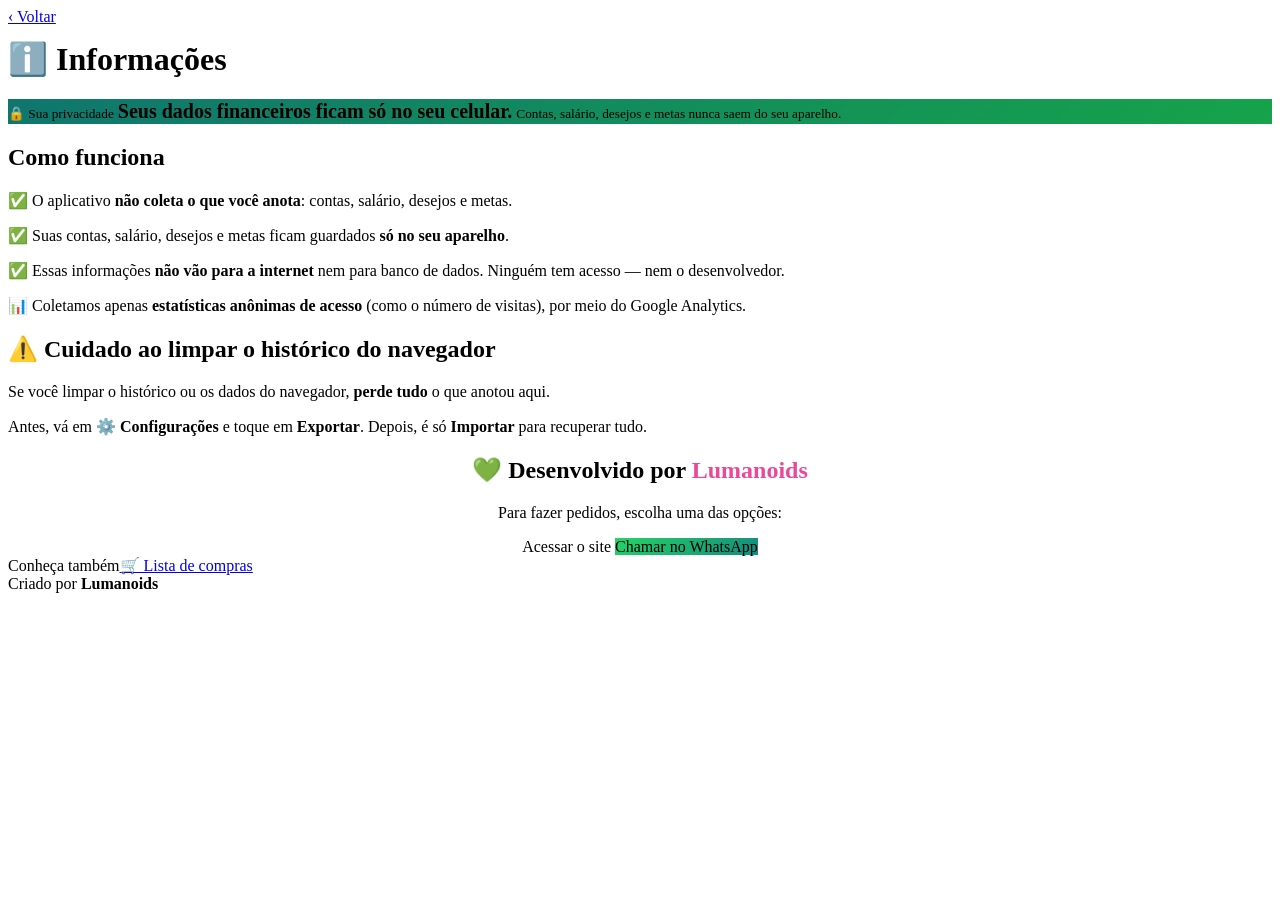
==== informacoes.html @ 3bbbe615 "Add files via upload" ====
<!DOCTYPE html>
<html lang="pt-BR"><head><meta charset="utf-8">
<meta name="viewport" content="width=device-width,initial-scale=1">
<title>Informações</title>
<link rel="manifest" href="manifest.json"><meta name="theme-color" content="#16a34a">
<link rel="apple-touch-icon" href="icon-192.png">
<link rel="stylesheet" href="css/style.css">
<!-- Google tag (gtag.js) -->
<script async src="https://www.googletagmanager.com/gtag/js?id=G-83Y4RSJ6YT"></script>
<script>
  window.dataLayer = window.dataLayer || [];
  function gtag(){dataLayer.push(arguments);}
  gtag('js', new Date());
  gtag('config', 'G-83Y4RSJ6YT');
</script>
</head><body><div class="w sm">
 <div class="top"><a class="back" href="index.html">‹ Voltar</a></div>
 <h1 style="margin-top:14px">ℹ️ Informações</h1>

 <div class="hero" style="margin-top:12px;background:linear-gradient(135deg,#0f766e,#16a34a)">
  <small>🔒 Sua privacidade</small>
  <b style="font-size:20px;line-height:1.25">Seus dados financeiros ficam só no seu celular.</b>
  <small>Contas, salário, desejos e metas nunca saem do seu aparelho.</small>
 </div>

 <div class="box ex">
  <h2>Como funciona</h2>
  <p>✅ O aplicativo <b>não coleta o que você anota</b>: contas, salário, desejos e metas.</p>
  <p>✅ Suas contas, salário, desejos e metas ficam guardados <b>só no seu aparelho</b>.</p>
  <p>✅ Essas informações <b>não vão para a internet</b> nem para banco de dados. Ninguém tem acesso — nem o desenvolvedor.</p>
  <p>📊 Coletamos apenas <b>estatísticas anônimas de acesso</b> (como o número de visitas), por meio do Google Analytics.</p>
 </div>

 <div class="box ex" style="background:var(--ol);border-color:#fde2a0">
  <h2>⚠️ Cuidado ao limpar o histórico do navegador</h2>
  <p>Se você limpar o histórico ou os dados do navegador, <b>perde tudo</b> o que anotou aqui.</p>
  <p>Antes, vá em <b>⚙️ Configurações</b> e toque em <b>Exportar</b>. Depois, é só <b>Importar</b> para recuperar tudo.</p>
 </div>

 <div class="box ex" style="text-align:center">
  <h2>💚 Desenvolvido por <span style="color:#ec4899">Lumanoids</span></h2>
  <p>Para fazer pedidos, escolha uma das opções:</p>
  <a id="site" class="bigbtn" style="text-decoration:none;margin-top:10px" target="_blank" rel="noopener" data-i="globe">Acessar o site</a>
  <a id="wpp" class="bigbtn" style="text-decoration:none;background:linear-gradient(135deg,#25d366,#128c7e)" target="_blank" rel="noopener" data-i="whats">Chamar no WhatsApp</a>
 </div>

 <div class="more">Conheça também<a id="lc" href="#" target="_blank" rel="noopener">🛒 Lista de compras</a></div>
 <div class="ft"><div class="cr">Criado por <b>Lumanoids</b></div></div>
</div>
<script src="js/core.js"></script>
<script>
 $('#site').href=SITE_LUMANOIDS;$('#wpp').href=WHATS_LUMANOIDS;
 $('#lc').href=LINK_COMPRAS;
</script>
</body></html>
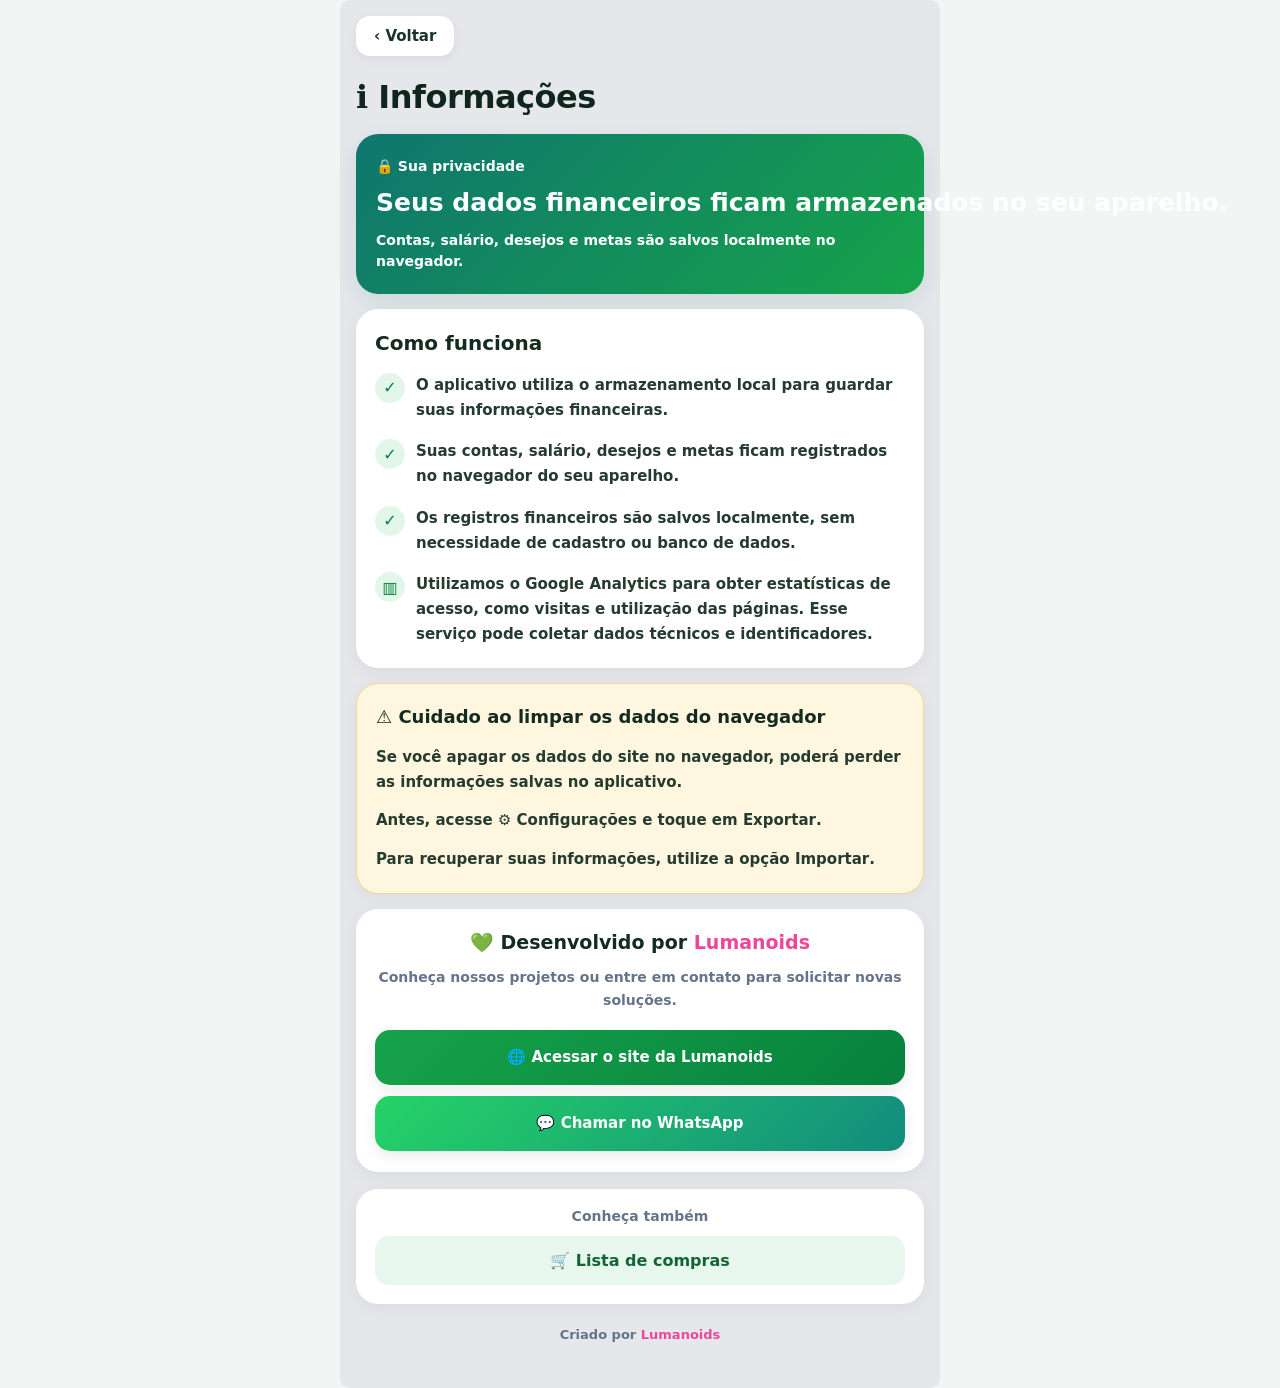
==== commit ddcddbf2: "Update informacoes.html" ====
--- a/informacoes.html
+++ b/informacoes.html
@@ -1,55 +1,494 @@
+
 <!DOCTYPE html>
-<html lang="pt-BR"><head><meta charset="utf-8">
-<meta name="viewport" content="width=device-width,initial-scale=1">
+<html lang="pt-BR">
+<head>
+<meta charset="utf-8">
+<meta name="viewport" content="width=device-width, initial-scale=1">
 <title>Informações</title>
-<link rel="manifest" href="manifest.json"><meta name="theme-color" content="#16a34a">
+
+<link rel="manifest" href="manifest.json">
+<meta name="theme-color" content="#16a34a">
 <link rel="apple-touch-icon" href="icon-192.png">
 <link rel="stylesheet" href="css/style.css">
-<!-- Google tag (gtag.js) -->
+
+<!-- Google Analytics -->
 <script async src="https://www.googletagmanager.com/gtag/js?id=G-83Y4RSJ6YT"></script>
 <script>
-  window.dataLayer = window.dataLayer || [];
-  function gtag(){dataLayer.push(arguments);}
-  gtag('js', new Date());
-  gtag('config', 'G-83Y4RSJ6YT');
+ window.dataLayer = window.dataLayer || [];
+ function gtag(){dataLayer.push(arguments);}
+ gtag('js', new Date());
+ gtag('config', 'G-83Y4RSJ6YT');
 </script>
-</head><body><div class="w sm">
- <div class="top"><a class="back" href="index.html">‹ Voltar</a></div>
- <h1 style="margin-top:14px">ℹ️ Informações</h1>
-
- <div class="hero" style="margin-top:12px;background:linear-gradient(135deg,#0f766e,#16a34a)">
+
+<style>
+/* CORREÇÃO GERAL PARA MOBILE */
+html {
+ width: 100%;
+ max-width: 100%;
+ overflow-x: hidden;
+ -webkit-text-size-adjust: 100%;
+}
+
+body {
+ width: 100%;
+ max-width: 100%;
+ margin: 0;
+ overflow-x: hidden;
+ background: #f1f5f3;
+}
+
+*, *::before, *::after {
+ box-sizing: border-box;
+}
+
+.w.sm {
+ width: 100% !important;
+ max-width: 600px !important;
+ min-width: 0 !important;
+ margin: 0 auto !important;
+ padding: 16px !important;
+}
+
+.w.sm * {
+ min-width: 0;
+}
+
+.w.sm p,
+.w.sm h1,
+.w.sm h2,
+.w.sm small,
+.w.sm b,
+.w.sm a {
+ overflow-wrap: anywhere;
+ white-space: normal;
+}
+
+/* CABEÇALHO */
+.info-title {
+ font-size: clamp(25px, 7vw, 32px);
+ font-weight: 800;
+ line-height: 1.2;
+ margin: 22px 0 18px;
+ color: #10251b;
+}
+
+.info-back {
+ display: inline-flex;
+ align-items: center;
+ justify-content: center;
+ padding: 11px 18px;
+ background: #ffffff;
+ color: #183528;
+ border-radius: 14px;
+ text-decoration: none;
+ font-size: 15px;
+ font-weight: 600;
+ box-shadow: 0 3px 12px rgba(0,0,0,.06);
+}
+
+/* PRIVACIDADE */
+.info-hero {
+ width: 100%;
+ padding: 22px 20px;
+ border-radius: 22px;
+ background: linear-gradient(135deg,#0f766e,#16a34a);
+ color: #ffffff;
+ display: flex;
+ flex-direction: column;
+ gap: 10px;
+ box-shadow: 0 8px 22px rgba(15,118,110,.12);
+}
+
+.info-hero small {
+ font-size: 14px;
+ line-height: 1.5;
+ color: #ffffff;
+}
+
+.info-hero strong {
+ display: block;
+ font-size: clamp(20px, 5.5vw, 25px);
+ line-height: 1.3;
+ font-weight: 800;
+ color: #ffffff;
+}
+
+/* CARTÕES */
+.info-card {
+ width: 100%;
+ padding: 21px 19px;
+ margin-top: 15px;
+ background: #ffffff;
+ border-radius: 22px;
+ box-shadow: 0 4px 18px rgba(0,0,0,.055);
+}
+
+.info-card h2 {
+ margin: 0 0 16px;
+ font-size: 20px;
+ line-height: 1.35;
+ color: #142b20;
+}
+
+.info-card p {
+ margin: 0 0 14px;
+ font-size: 15px;
+ line-height: 1.65;
+ color: #263b30;
+}
+
+.info-card p:last-child {
+ margin-bottom: 0;
+}
+
+/* LISTA DE INFORMAÇÕES */
+.info-item {
+ display: flex;
+ align-items: flex-start;
+ gap: 11px;
+ margin-bottom: 17px;
+}
+
+.info-item:last-child {
+ margin-bottom: 0;
+}
+
+.info-icon {
+ flex: 0 0 30px;
+ width: 30px;
+ height: 30px;
+ display: flex;
+ align-items: center;
+ justify-content: center;
+ background: #e2f7e9;
+ border-radius: 50%;
+ color: #07813d;
+ font-size: 16px;
+ font-weight: 800;
+}
+
+.info-item p {
+ flex: 1;
+ margin: 0;
+}
+
+/* AVISO */
+.info-warning {
+ background: #fff6df;
+ border: 1px solid #f4d891;
+}
+
+.info-warning h2 {
+ font-size: 18px;
+}
+
+/* LUMANOIDS */
+.info-brand {
+ text-align: center;
+}
+
+.info-brand h2 {
+ font-size: 19px;
+ margin-bottom: 10px;
+}
+
+.info-brand p {
+ font-size: 14px;
+ color: #64748b;
+ margin-bottom: 18px;
+}
+
+.brand-name {
+ color: #ec4899;
+ font-weight: 800;
+}
+
+/* BOTÕES */
+.info-btn {
+ display: flex !important;
+ width: 100%;
+ min-height: 55px;
+ align-items: center;
+ justify-content: center;
+ gap: 9px;
+ padding: 14px 12px;
+ margin-top: 11px;
+ border-radius: 15px;
+ text-decoration: none !important;
+ text-align: center;
+ font-size: 15px;
+ font-weight: 700;
+ line-height: 1.4;
+ color: #ffffff !important;
+ box-shadow: 0 5px 15px rgba(0,0,0,.08);
+}
+
+.info-btn.site {
+ background: linear-gradient(135deg,#16a34a,#07813d);
+}
+
+.info-btn.whats {
+ background: linear-gradient(135deg,#25d366,#128c7e);
+}
+
+/* OUTROS APLICATIVOS */
+.info-more {
+ margin-top: 17px;
+ padding: 19px;
+ border-radius: 22px;
+ background: #ffffff;
+ text-align: center;
+ box-shadow: 0 4px 18px rgba(0,0,0,.055);
+}
+
+.info-more-title {
+ display: block;
+ color: #64748b;
+ font-size: 14px;
+ margin-bottom: 12px;
+}
+
+.info-more a {
+ display: block;
+ padding: 15px 12px;
+ background: #e8f7ee;
+ color: #116534;
+ border-radius: 14px;
+ text-decoration: none;
+ font-size: 16px;
+ font-weight: 700;
+}
+
+/* RODAPÉ */
+.info-footer {
+ text-align: center;
+ padding: 23px 10px 30px;
+ font-size: 13px;
+ color: #64748b;
+}
+
+/* TELAS PEQUENAS */
+@media (max-width: 380px) {
+ .w.sm {
+  padding: 12px !important;
+ }
+
+ .info-card {
+  padding: 18px 15px;
+ }
+
+ .info-hero {
+  padding: 20px 16px;
+ }
+
+ .info-card p {
+  font-size: 14px;
+ }
+
+ .info-btn {
+  font-size: 14px;
+ }
+}
+</style>
+</head>
+
+<body>
+
+<div class="w sm">
+
+ <!-- VOLTAR -->
+ <div class="top">
+  <a class="info-back" href="index.html">
+   ‹ Voltar
+  </a>
+ </div>
+
+ <!-- TÍTULO -->
+ <h1 class="info-title">
+  ℹ️ Informações
+ </h1>
+
+ <!-- PRIVACIDADE -->
+ <div class="info-hero">
+
   <small>🔒 Sua privacidade</small>
-  <b style="font-size:20px;line-height:1.25">Seus dados financeiros ficam só no seu celular.</b>
-  <small>Contas, salário, desejos e metas nunca saem do seu aparelho.</small>
- </div>
-
- <div class="box ex">
+
+  <strong>
+   Seus dados financeiros ficam
+   armazenados no seu aparelho.
+  </strong>
+
+  <small>
+   Contas, salário, desejos e metas
+   são salvos localmente no navegador.
+  </small>
+
+ </div>
+
+ <!-- COMO FUNCIONA -->
+ <div class="info-card">
+
   <h2>Como funciona</h2>
-  <p>✅ O aplicativo <b>não coleta o que você anota</b>: contas, salário, desejos e metas.</p>
-  <p>✅ Suas contas, salário, desejos e metas ficam guardados <b>só no seu aparelho</b>.</p>
-  <p>✅ Essas informações <b>não vão para a internet</b> nem para banco de dados. Ninguém tem acesso — nem o desenvolvedor.</p>
-  <p>📊 Coletamos apenas <b>estatísticas anônimas de acesso</b> (como o número de visitas), por meio do Google Analytics.</p>
- </div>
-
- <div class="box ex" style="background:var(--ol);border-color:#fde2a0">
-  <h2>⚠️ Cuidado ao limpar o histórico do navegador</h2>
-  <p>Se você limpar o histórico ou os dados do navegador, <b>perde tudo</b> o que anotou aqui.</p>
-  <p>Antes, vá em <b>⚙️ Configurações</b> e toque em <b>Exportar</b>. Depois, é só <b>Importar</b> para recuperar tudo.</p>
- </div>
-
- <div class="box ex" style="text-align:center">
-  <h2>💚 Desenvolvido por <span style="color:#ec4899">Lumanoids</span></h2>
-  <p>Para fazer pedidos, escolha uma das opções:</p>
-  <a id="site" class="bigbtn" style="text-decoration:none;margin-top:10px" target="_blank" rel="noopener" data-i="globe">Acessar o site</a>
-  <a id="wpp" class="bigbtn" style="text-decoration:none;background:linear-gradient(135deg,#25d366,#128c7e)" target="_blank" rel="noopener" data-i="whats">Chamar no WhatsApp</a>
- </div>
-
- <div class="more">Conheça também<a id="lc" href="#" target="_blank" rel="noopener">🛒 Lista de compras</a></div>
- <div class="ft"><div class="cr">Criado por <b>Lumanoids</b></div></div>
+
+  <div class="info-item">
+   <span class="info-icon">✓</span>
+   <p>
+    O aplicativo utiliza o
+    <b>armazenamento local</b>
+    para guardar suas informações financeiras.
+   </p>
+  </div>
+
+  <div class="info-item">
+   <span class="info-icon">✓</span>
+   <p>
+    Suas contas, salário, desejos e metas
+    ficam registrados
+    <b>no navegador do seu aparelho</b>.
+   </p>
+  </div>
+
+  <div class="info-item">
+   <span class="info-icon">✓</span>
+   <p>
+    Os registros financeiros são salvos
+    localmente, sem necessidade de
+    cadastro ou banco de dados.
+   </p>
+  </div>
+
+  <div class="info-item">
+   <span class="info-icon">▥</span>
+   <p>
+    Utilizamos o
+    <b>Google Analytics</b>
+    para obter estatísticas de acesso,
+    como visitas e utilização das páginas.
+    Esse serviço pode coletar dados
+    técnicos e identificadores.
+   </p>
+  </div>
+
+ </div>
+
+ <!-- CUIDADO COM OS DADOS -->
+ <div class="info-card info-warning">
+
+  <h2>
+   ⚠️ Cuidado ao limpar os dados
+   do navegador
+  </h2>
+
+  <p>
+   Se você apagar os dados do site
+   no navegador, poderá
+   <b>perder as informações salvas</b>
+   no aplicativo.
+  </p>
+
+  <p>
+   Antes, acesse
+   <b>⚙️ Configurações</b>
+   e toque em <b>Exportar</b>.
+  </p>
+
+  <p>
+   Para recuperar suas informações,
+   utilize a opção <b>Importar</b>.
+  </p>
+
+ </div>
+
+ <!-- CONTATO LUMANOIDS -->
+ <div class="info-card info-brand">
+
+  <h2>
+   💚 Desenvolvido por
+   <span class="brand-name">Lumanoids</span>
+  </h2>
+
+  <p>
+   Conheça nossos projetos ou
+   entre em contato para solicitar
+   novas soluções.
+  </p>
+
+  <a
+   id="site"
+   class="info-btn site"
+   href="#"
+   target="_blank"
+   rel="noopener noreferrer">
+   🌐 Acessar o site da Lumanoids
+  </a>
+
+  <a
+   id="wpp"
+   class="info-btn whats"
+   href="#"
+   target="_blank"
+   rel="noopener noreferrer">
+   💬 Chamar no WhatsApp
+  </a>
+
+ </div>
+
+ <!-- OUTROS APLICATIVOS -->
+ <div class="info-more">
+
+  <span class="info-more-title">
+   Conheça também
+  </span>
+
+  <a
+   id="lc"
+   href="#"
+   target="_blank"
+   rel="noopener noreferrer">
+   🛒 Lista de compras
+  </a>
+
+ </div>
+
+ <!-- RODAPÉ -->
+ <div class="info-footer">
+  Criado por
+  <span class="brand-name">Lumanoids</span>
+ </div>
+
 </div>
+
+<!-- CONFIGURAÇÕES CENTRALIZADAS -->
 <script src="js/core.js"></script>
+
 <script>
- $('#site').href=SITE_LUMANOIDS;$('#wpp').href=WHATS_LUMANOIDS;
- $('#lc').href=LINK_COMPRAS;
+ // Links definidos no core.js
+
+ const siteBtn = document.getElementById('site');
+ const whatsBtn = document.getElementById('wpp');
+ const comprasBtn = document.getElementById('lc');
+
+ if (typeof SITE_LUMANOIDS !== 'undefined'
+     && SITE_LUMANOIDS) {
+  siteBtn.href = SITE_LUMANOIDS;
+ } else {
+  siteBtn.style.display = 'none';
+ }
+
+ if (typeof WHATS_LUMANOIDS !== 'undefined'
+     && WHATS_LUMANOIDS) {
+  whatsBtn.href = WHATS_LUMANOIDS;
+ } else {
+  whatsBtn.style.display = 'none';
+ }
+
+ if (typeof LINK_COMPRAS !== 'undefined'
+     && LINK_COMPRAS) {
+  comprasBtn.href = LINK_COMPRAS;
+ } else {
+  comprasBtn.style.display = 'none';
+ }
 </script>
-</body></html>
+
+</body>
+</html>
--- a/css/style.css
+++ b/css/style.css
@@ -0,0 +1,198 @@
+
+:root{--g:#16a34a;--g2:#0f8a3c;--gl:#e8f6ed;--o:#f59e0b;--ol:#fef3dc;--r:#dc2626;--rl:#fde8e8;--t:#0b1f14;--m:#6b7280;--b:#f3f4f6;
+--sh:0 6px 20px rgba(21,128,61,.10),0 1px 3px rgba(15,23,42,.06);--sh2:0 8px 26px rgba(21,128,61,.20);
+--f:Inter,system-ui,-apple-system,"Segoe UI",Roboto,Arial,sans-serif}
+*{box-sizing:border-box}
+[hidden]{display:none!important}
+body{margin:0;font-family:var(--f);background:linear-gradient(180deg,#e0f3e8 0%,#f4faf6 45%,#e9f6ee 100%) fixed;min-height:100vh;color:var(--t);font-size:14px}
+button{font-family:var(--f)}
+a{color:inherit}
+.i{width:1.2em;height:1.2em;stroke:currentColor;fill:none;stroke-width:2;stroke-linecap:round;stroke-linejoin:round;vertical-align:-.22em;flex-shrink:0}
+.w{position:relative;max-width:520px;margin:auto;padding:16px 12px 32px}
+h1{margin:0;font-size:27px;font-weight:800;line-height:1.1;letter-spacing:-.5px}
+h1 .yr{color:var(--g);display:block}
+.sub{color:var(--m);font-size:13px}
+h2{font-size:15px;margin:0 0 4px}
+
+/* topo */
+.top{display:flex;justify-content:space-between;align-items:center;gap:8px}
+.tbn{display:flex;gap:10px;flex-shrink:0}
+.ibt{width:48px;height:48px;border:0;border-radius:50%;background:#fff;box-shadow:var(--sh);font-size:20px;color:var(--g);cursor:pointer;display:flex;align-items:center;justify-content:center;text-decoration:none}
+.tabs{display:grid;grid-template-columns:repeat(3,1fr);gap:8px;margin:16px 0 12px}
+.tabs button{border:0;border-radius:18px;background:#fff;box-shadow:var(--sh);padding:12px 4px;font:700 12.5px var(--f);color:#14532d;cursor:pointer;display:flex;align-items:center;justify-content:center;gap:7px;min-height:56px;line-height:1.15}
+.tabs button .i{font-size:18px;color:var(--g)}
+.tabs button.on{background:linear-gradient(135deg,var(--g),var(--g2));color:#fff;box-shadow:0 6px 16px rgba(22,163,74,.4)}
+.tabs button.on .i{color:#fff}
+
+/* barra do mês */
+.mbar{display:flex;align-items:center;justify-content:space-between;background:#fff;border-radius:18px;box-shadow:var(--sh);padding:5px}
+.mbar button{border:0;background:none;color:var(--g);width:46px;height:42px;font-size:20px;cursor:pointer;display:grid;place-items:center}
+.mbar b{display:flex;align-items:center;gap:10px;font-size:16px}.mbar b .i{color:var(--g)}
+.mn{display:flex;align-items:center;background:#fff;border-radius:14px;padding:3px;box-shadow:var(--sh)}
+.mn button{border:0;background:none;font-size:20px;padding:4px 12px;cursor:pointer;color:var(--g)}
+.mn b{font-size:13px;min-width:90px;text-align:center}
+
+/* cartões de resumo */
+.cards{display:grid;grid-template-columns:repeat(3,1fr);gap:8px}
+.c{position:relative;border-radius:18px;padding:10px;min-height:116px;display:flex;flex-direction:column;justify-content:flex-end;box-shadow:var(--sh);background:linear-gradient(160deg,#eaf7ef,#dcf1e4);min-width:0}
+.c .tile{position:absolute;top:10px;left:10px;width:36px;height:36px;border-radius:12px;display:grid;place-items:center;background:#cdebd8;color:var(--g2);font-size:18px}
+.c .ab{position:absolute;top:8px;right:8px;width:32px;height:32px;border-radius:50%;border:0;background:#fff;color:var(--g);display:grid;place-items:center;cursor:pointer;box-shadow:0 1px 4px #0002;font-size:15px}
+.c small{font-size:12px;color:#4b5563}.c b{font-size:14px;white-space:nowrap}
+.c.t{background:linear-gradient(160deg,#fff0f0,#fde4e4)}.c.t .tile{background:#fbd5d5;color:var(--r)}
+
+.box{background:#fff;border:0;border-radius:20px;padding:14px;box-shadow:var(--sh)}
+.bar{height:10px;background:#e5e7eb;border-radius:9px;overflow:hidden;margin-top:8px}.bar i{display:block;height:100%;border-radius:9px;transition:.4s}
+.prog{display:flex;gap:16px;align-items:center}
+.ring{width:96px;height:96px;flex-shrink:0}
+.ring text{font:800 22px var(--f);fill:var(--t)}
+.mcard{display:flex;gap:12px;align-items:center;border-radius:20px;padding:12px 14px;box-shadow:var(--sh)}
+.mcard b{display:block;font-size:17px}.mcard div{font-size:13px;color:#374151}
+#face svg{width:54px;height:54px;display:block}
+.deb{background:var(--ol);cursor:pointer;display:flex;justify-content:space-between;align-items:center}
+#debt:empty{display:none}
+.addbtn{width:100%;border:0;border-radius:18px;padding:17px;background:linear-gradient(135deg,var(--g),var(--g2));color:#fff;font:700 16px var(--f);cursor:pointer;display:flex;justify-content:center;align-items:center;gap:8px;box-shadow:0 8px 20px rgba(22,163,74,.38)}
+.btn2{display:grid;grid-template-columns:1fr 1fr;gap:8px}
+.btn2 button{border:0;border-radius:16px;background:#fff;box-shadow:var(--sh);padding:14px 6px;font:700 13px var(--f);cursor:pointer;display:flex;align-items:center;justify-content:center;gap:8px;color:var(--t)}
+.btn2 .i{color:var(--g);font-size:19px}
+.bigbtn{width:100%;border:0;border-radius:16px;padding:14px;background:linear-gradient(135deg,var(--g),var(--g2));color:#fff;font:700 15px var(--f);cursor:pointer;box-shadow:0 6px 16px rgba(22,163,74,.35);margin-bottom:8px;display:flex;justify-content:center;align-items:center;gap:8px}
+
+/* minhas contas */
+.ach{display:flex;justify-content:space-between;align-items:center;margin-bottom:4px}
+.ach h3{margin:0;font-size:19px}
+.ach a{color:var(--g);font-weight:700;font-size:13px;cursor:pointer;display:flex;gap:4px;align-items:center}
+.ar{display:grid;grid-template-columns:38px minmax(0,1fr) auto 26px 28px 28px;gap:6px;align-items:center;padding:10px 0;border-top:1px solid #edf1ee}
+.ar .ti{width:38px;height:38px;border-radius:50%;background:#e1f3e8;display:grid;place-items:center;font-size:19px}
+.ar .nm{font-weight:700;font-size:14px;overflow:hidden;text-overflow:ellipsis;white-space:nowrap}
+.ar .ct{font-size:12px;color:var(--m);overflow:hidden;text-overflow:ellipsis;white-space:nowrap}
+.ar .vl{text-align:right}.ar .vl b{font-size:13px;white-space:nowrap}.ar .vl small{display:block;font-size:11px;color:var(--m);white-space:nowrap}
+.late{color:var(--r)!important;font-weight:700}
+.ck{width:26px;height:26px;border-radius:50%;border:2px solid #cbd5e1;background:#fff;cursor:pointer;color:#fff;font-size:14px;padding:0}
+.ck.on{background:var(--g);border-color:var(--g)}
+.ic{border:0;background:none;cursor:pointer;font-size:16px;padding:2px;color:var(--g);display:grid;place-items:center;width:28px;height:28px}
+#sortinfo{margin-top:6px}
+
+/* pizza */
+.seg{display:grid;grid-template-columns:1fr 1fr;gap:8px;margin:10px 0 14px}
+.seg button{border:0;background:#f1f3f2;border-radius:14px;padding:12px;font:700 13px var(--f);color:var(--m);cursor:pointer;display:flex;align-items:center;justify-content:center;gap:7px}
+.seg .on{background:linear-gradient(135deg,var(--g),var(--g2));color:#fff;box-shadow:0 4px 12px rgba(22,163,74,.35)}
+.pc{display:flex;gap:16px;align-items:center;flex-wrap:wrap;justify-content:center}
+.pie{width:150px;height:150px;border-radius:50%;position:relative;flex-shrink:0}
+.pie::after{content:"";position:absolute;inset:22%;background:#fff;border-radius:50%}
+.pie .ct{position:absolute;inset:0;display:grid;place-content:center;text-align:center;z-index:1}
+.pie .ct b{font-size:11px}.pie .ct small{font-size:10px;color:var(--m)}
+#leg{flex:1;min-width:190px}
+.lg{display:flex;gap:6px;align-items:center;font-size:12px;margin:7px 0;border-bottom:1px solid #f0f3f1;padding-bottom:6px}.lg i{width:11px;height:11px;border-radius:50%;flex-shrink:0}.lg span:first-of-type{flex:1;min-width:0;overflow:hidden;text-overflow:ellipsis;white-space:nowrap}.lg b{width:36px;text-align:right}
+
+/* lembre-se */
+.tip{display:flex;gap:12px;background:#e6f6ec;border-radius:20px;padding:14px;box-shadow:var(--sh)}
+.tip .bulb .i{font-size:34px;color:var(--g);margin-top:2px}
+.tip b{color:var(--g2);font-size:16px}
+.tip ul{margin:4px 0 0;padding-left:16px;font-size:13px;line-height:1.55;color:#374151}
+
+/* grade: celular = uma coluna */
+.cg{display:grid;gap:10px}
+.narrow{max-width:720px;margin:0 auto}
+
+/* tabela (usada no relatório) */
+.tw{overflow:hidden;background:#fff;border-radius:12px;border:1px solid #e1e6e3}
+table{width:100%;border-collapse:collapse;font-size:12px}
+td:nth-child(n+2),th:nth-child(n+2){text-align:center}
+th{color:var(--m);font-weight:600;text-align:left;padding:8px 2px;font-size:11px;background:#f6f8f7}
+td{padding:8px 2px;border-top:1px solid #e8ece9;white-space:nowrap}
+
+/* ===== COMPUTADOR ===== */
+@media(min-width:900px){
+ .w{max-width:1120px;padding:30px 36px 48px}
+ h1{font-size:34px}h1 .yr{display:inline;margin-left:.25em}
+ .tabs{max-width:620px;margin:20px 0 16px}
+ .tabs button{font-size:14px}
+ .cg{grid-template-columns:5fr 7fr;gap:16px;align-items:start;
+  grid-template-areas:"month month" "cards cards" "prog accts" "msg accts" "debt accts" "add chart" "btns chart" "tips chart"}
+ .g-month{grid-area:month;max-width:460px}.g-cards{grid-area:cards}.g-prog{grid-area:prog}.g-msg{grid-area:msg}.g-debt{grid-area:debt}
+ .g-add{grid-area:add}.g-btns{grid-area:btns}.g-tips{grid-area:tips}.g-accts{grid-area:accts}.g-chart{grid-area:chart}
+ .c{min-height:130px;padding:14px}.c b{font-size:21px}.c small{font-size:13px}
+ .ar{grid-template-columns:44px minmax(0,1fr) auto 30px 32px 32px;gap:12px;padding:12px 0}
+ .ar .ti{width:44px;height:44px}.ar .vl b{font-size:15px}.ar .nm{font-size:15px}
+ .pie{width:190px;height:190px}.pie .ct b{font-size:14px}.pie .ct small{font-size:11px}
+ .rc{grid-template-columns:repeat(3,1fr)!important}
+}
+.w.med{max-width:900px}.w.sm{max-width:640px}
+
+/* diálogos */
+dialog{border:0;border-radius:16px;width:min(94vw,480px);padding:16px;max-height:90vh;box-shadow:var(--sh2)}
+dialog::backdrop{background:#0007}
+#md{background:#1f2937;color:#f9fafb;text-align:center}
+#md input{background:#111827;color:#fff;border-color:#374151;font-size:18px;text-align:center}
+#md .row button{background:#374151;color:#fff}#md .row .p{background:#16a34a}#md .row .dg{background:#dc2626}
+label{display:block;font-size:12px;font-weight:600;margin:8px 0 3px}
+input,select{width:100%;padding:10px;border:1px solid #d1d5db;border-radius:10px;font:14px var(--f)}
+.row{display:flex;gap:8px;margin-top:12px}
+.row button{flex:1;padding:11px;border:0;border-radius:10px;font:600 14px var(--f);cursor:pointer;background:#e5e7eb}
+.row .p{background:var(--g);color:#fff}
+.bc{display:flex;align-items:center;gap:6px;font-size:11px;margin:3px 0}
+
+/* configurações */
+.cs{background:#f8faf9;border:1px solid #e1e6e3;border-radius:12px;padding:10px;margin-top:10px;box-shadow:0 1px 4px rgba(15,23,42,.07)}
+.cs h4{margin:0 0 4px;font-size:13px}
+.cs p{margin:0;font-size:12px;color:var(--m);line-height:1.5}
+.line{display:flex;justify-content:space-between;align-items:center;gap:8px}
+.sm{border:0;background:#e5e7eb;border-radius:10px;padding:9px 12px;font:600 12px var(--f);cursor:pointer;white-space:nowrap}
+.sw{position:relative;display:inline-block;width:50px;height:28px;margin:0;flex-shrink:0}
+.sw input{position:absolute;opacity:0;width:0;height:0;padding:0;border:0}
+.sw span{position:absolute;inset:0;background:#cbd5e1;border-radius:20px;cursor:pointer;transition:.2s}
+.sw span:before{content:"";position:absolute;width:22px;height:22px;left:3px;top:3px;background:#fff;border-radius:50%;transition:.2s;box-shadow:0 1px 3px #0004}
+.sw input:checked+span{background:var(--g)}
+.sw input:checked+span:before{transform:translateX(22px)}
+.opts{display:grid;grid-template-columns:1fr 1fr;gap:6px;margin-top:6px}
+.opts button{border:1px solid #d1d5db;background:#fff;border-radius:10px;padding:10px 4px;font:600 12px var(--f);cursor:pointer}
+.opts .on{background:var(--g);color:#fff;border-color:var(--g)}
+.dgb{width:100%;border:0;border-radius:10px;padding:12px;background:var(--rl);color:var(--r);font:700 13px var(--f);cursor:pointer}
+.info{width:100%;border:0;border-radius:10px;padding:12px;background:#e0f2fe;color:#075985;font:700 13px var(--f);cursor:pointer}
+.ex p{margin:6px 0;font-size:13px;line-height:1.55}
+
+/* desejos e metas */
+.hero{background:linear-gradient(135deg,#16a34a,#15803d);color:#fff;border-radius:16px;padding:14px;box-shadow:var(--sh2);margin-bottom:10px}
+.hero small{opacity:.92;font-size:12px}.hero b{display:block;font-size:28px;margin:2px 0}
+.gh{display:flex;justify-content:space-between;align-items:center;margin:14px 4px 6px;font-weight:700;font-size:13px}
+.gh span{color:var(--m);font-weight:600}
+.it{display:flex;align-items:center;gap:8px;background:#fff;border:1px solid #e1e6e3;border-radius:12px;padding:10px;margin-bottom:6px;box-shadow:var(--sh)}
+.it .grow{flex:1;min-width:0}
+.it .nm{display:block;font-size:14px;font-weight:600;word-break:break-word}
+.it .val{font-weight:700;font-size:13px;white-space:nowrap}
+.it .ck{width:26px;height:26px;flex-shrink:0}
+.it.done .nm{text-decoration:line-through;color:var(--m)}
+.it.done{background:#f6faf7}
+.badge{display:inline-block;border-radius:10px;padding:2px 8px;font-size:11px;font-weight:700;margin-top:3px}
+.d1{background:#dcfce7;color:#166534}.d2{background:#fef3c7;color:#92400e}.d3{background:#fee2e2;color:#991b1b}
+.pills{display:flex;gap:6px}
+.pills button{flex:1;border:2px solid #e5e7eb;background:#fff;border-radius:12px;padding:10px 2px;font:700 12px var(--f);cursor:pointer}
+.pills .on.d1{border-color:#16a34a;background:#dcfce7}.pills .on.d2{border-color:#f59e0b;background:#fef3c7}.pills .on.d3{border-color:#dc2626;background:#fee2e2}
+.empty{text-align:center;color:var(--m);padding:24px 12px;background:#fff;border:2px dashed #cfd6d2;border-radius:14px;font-size:13px;line-height:1.5}
+
+/* rodapé */
+.more{margin-top:16px;background:#fff;border:1px solid #e1e6e3;border-radius:14px;padding:12px;text-align:center;box-shadow:var(--sh);font-size:12px;color:var(--m)}
+.more a{display:block;margin-top:6px;background:var(--gl);color:#166534;font-weight:700;font-size:14px;border-radius:10px;padding:11px;text-decoration:none}
+.ft{text-align:center;color:#9ca3af;font-size:11px;margin-top:14px}
+.ft .cr{font-size:14px;color:#9ca3af;margin-bottom:4px}.cr b{color:#ec4899;font-weight:700;font-size:15px}
+
+/* relatório anual */
+.rc{display:grid;grid-template-columns:1fr 1fr;gap:8px;margin:10px 0}
+.kpi{background:#fff;border:1px solid #e1e6e3;border-radius:14px;padding:12px;box-shadow:var(--sh)}
+.kpi small{display:block;color:var(--m);font-size:11px;margin-bottom:2px}
+.kpi b{font-size:17px;display:block}
+.kpi em{font-style:normal;font-size:11px;color:var(--m)}
+.kpi.full{grid-column:1/-1}.kpi.g{background:var(--gl)}.kpi.r{background:var(--rl)}.kpi.o{background:var(--ol)}
+.chart{position:relative;height:210px;display:flex;align-items:flex-end;gap:4px;border-bottom:2px solid #e5e7eb;margin-top:10px}
+.col{flex:1;min-width:0;height:100%;display:flex;flex-direction:column;justify-content:flex-end;align-items:center}
+.col .v{font-size:9px;color:var(--m);white-space:nowrap;margin-bottom:2px}
+.col .bb{width:100%;background:var(--g);border-radius:6px 6px 0 0;min-height:2px}
+.col .bb.hi{background:var(--r)}.col .bb.fu{opacity:.45}
+.avg{position:absolute;left:0;right:0;border-top:2px dashed var(--o);pointer-events:none}
+.avg span{position:absolute;right:0;top:-16px;font-size:10px;color:#b45309;background:#fff;padding:0 3px;border-radius:4px}
+.xl{display:flex;gap:4px;margin-top:4px}.xl span{flex:1;text-align:center;font-size:10px;color:var(--m)}
+.leg2{font-size:11px;color:var(--m);margin-top:8px;line-height:1.6}
+.leg2 i{display:inline-block;width:10px;height:10px;border-radius:3px;vertical-align:middle;margin-right:3px}
+.cb{margin:8px 0}.cb .t1{display:flex;justify-content:space-between;font-size:12px;margin-bottom:3px}
+.cb .tr{height:12px;background:#e5e7eb;border-radius:8px;overflow:hidden}.cb .tr i{display:block;height:100%;border-radius:8px}
+.back{display:inline-flex;align-items:center;gap:4px;text-decoration:none;background:#fff;box-shadow:var(--sh);border-radius:12px;padding:10px 14px;font-weight:700;font-size:13px}
+h2{font-size:15px;margin:0 0 4px}
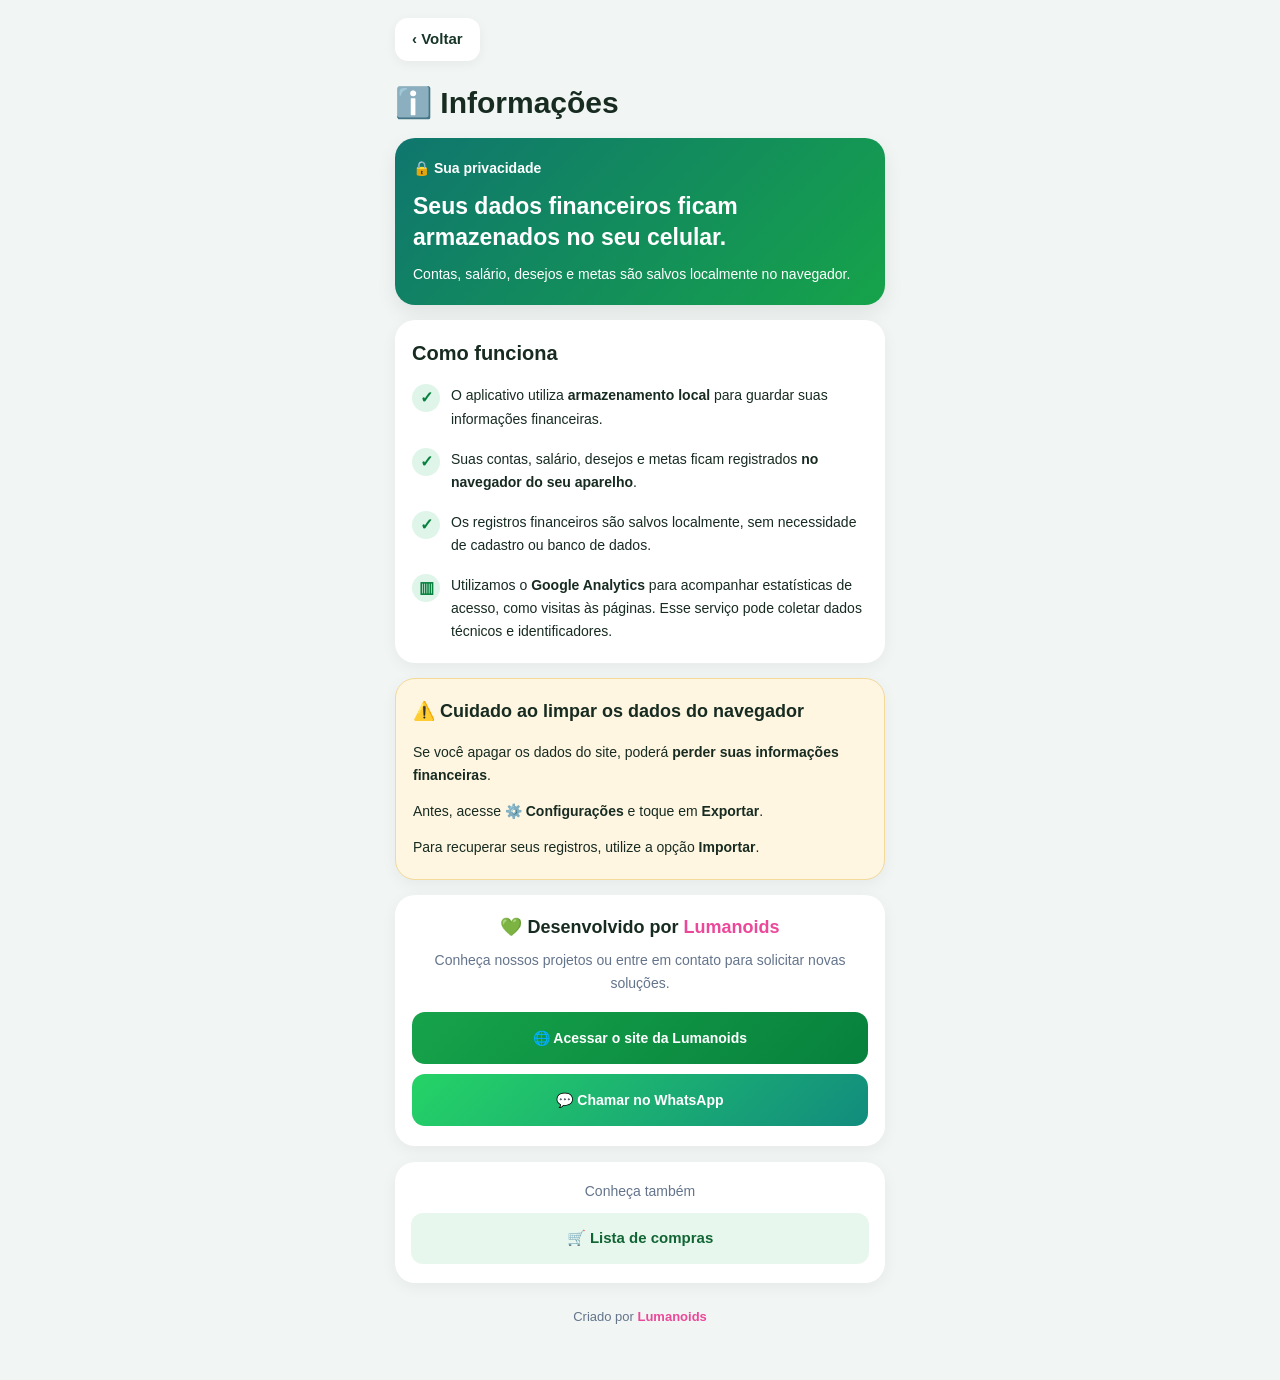
==== commit b6327788: "Refactor informacoes.html for layout and accessibility Updated HTML structure and styles for better " ====
--- a/informacoes.html
+++ b/informacoes.html
@@ -2,291 +2,330 @@
 <!DOCTYPE html>
 <html lang="pt-BR">
 <head>
-<meta charset="utf-8">
-<meta name="viewport" content="width=device-width, initial-scale=1">
-<title>Informações</title>
+<meta charset="UTF-8">
+<meta name="viewport" content="width=device-width, initial-scale=1, maximum-scale=5">
+<title>Informações | Minha Saúde Financeira</title>
 
 <link rel="manifest" href="manifest.json">
 <meta name="theme-color" content="#16a34a">
 <link rel="apple-touch-icon" href="icon-192.png">
-<link rel="stylesheet" href="css/style.css">
 
 <!-- Google Analytics -->
 <script async src="https://www.googletagmanager.com/gtag/js?id=G-83Y4RSJ6YT"></script>
 <script>
  window.dataLayer = window.dataLayer || [];
  function gtag(){dataLayer.push(arguments);}
- gtag('js', new Date());
- gtag('config', 'G-83Y4RSJ6YT');
+ gtag('js',new Date());
+ gtag('config','G-83Y4RSJ6YT');
 </script>
 
+<!-- ESTILO INDEPENDENTE PARA EVITAR CONFLITOS -->
 <style>
-/* CORREÇÃO GERAL PARA MOBILE */
+:root {
+ --verde:#16a34a;
+ --verde-escuro:#0f766e;
+ --texto:#172b21;
+ --cinza:#64748b;
+ --fundo:#f1f5f3;
+}
+
 html {
- width: 100%;
- max-width: 100%;
- overflow-x: hidden;
- -webkit-text-size-adjust: 100%;
+ box-sizing:border-box;
+ width:100%;
+ overflow-x:hidden;
+ -webkit-text-size-adjust:100%;
+}
+
+*,*::before,*::after {
+ box-sizing:inherit;
 }
 
 body {
- width: 100%;
- max-width: 100%;
- margin: 0;
- overflow-x: hidden;
- background: #f1f5f3;
-}
-
-*, *::before, *::after {
- box-sizing: border-box;
-}
-
-.w.sm {
- width: 100% !important;
- max-width: 600px !important;
- min-width: 0 !important;
- margin: 0 auto !important;
- padding: 16px !important;
-}
-
-.w.sm * {
- min-width: 0;
-}
-
-.w.sm p,
-.w.sm h1,
-.w.sm h2,
-.w.sm small,
-.w.sm b,
-.w.sm a {
- overflow-wrap: anywhere;
- white-space: normal;
-}
-
-/* CABEÇALHO */
+ margin:0;
+ padding:0;
+ width:100%;
+ min-width:0;
+ overflow-x:hidden;
+ background:var(--fundo);
+ color:var(--texto);
+ font-family:Arial,Helvetica,sans-serif;
+ font-size:15px;
+ line-height:1.5;
+}
+
+.info-page {
+ width:100%;
+ max-width:520px;
+ min-width:0;
+ margin:0 auto;
+ padding:18px 15px 30px;
+}
+
+.info-page,
+.info-page * {
+ overflow-wrap:anywhere;
+}
+
+.info-page h1,
+.info-page h2,
+.info-page p,
+.info-page a,
+.info-page span,
+.info-page strong {
+ max-width:100%;
+ white-space:normal;
+}
+
+/* VOLTAR */
+.info-back {
+ display:inline-flex;
+ align-items:center;
+ justify-content:center;
+ background:#fff;
+ color:#173528;
+ text-decoration:none;
+ padding:10px 17px;
+ border-radius:13px;
+ font-size:15px;
+ font-weight:600;
+ box-shadow:0 3px 12px rgba(0,0,0,.05);
+}
+
+/* TÍTULO */
 .info-title {
- font-size: clamp(25px, 7vw, 32px);
- font-weight: 800;
- line-height: 1.2;
- margin: 22px 0 18px;
- color: #10251b;
-}
-
-.info-back {
- display: inline-flex;
- align-items: center;
- justify-content: center;
- padding: 11px 18px;
- background: #ffffff;
- color: #183528;
- border-radius: 14px;
- text-decoration: none;
- font-size: 15px;
- font-weight: 600;
- box-shadow: 0 3px 12px rgba(0,0,0,.06);
-}
-
-/* PRIVACIDADE */
-.info-hero {
- width: 100%;
- padding: 22px 20px;
- border-radius: 22px;
- background: linear-gradient(135deg,#0f766e,#16a34a);
- color: #ffffff;
- display: flex;
- flex-direction: column;
- gap: 10px;
- box-shadow: 0 8px 22px rgba(15,118,110,.12);
-}
-
-.info-hero small {
- font-size: 14px;
- line-height: 1.5;
- color: #ffffff;
-}
-
-.info-hero strong {
- display: block;
- font-size: clamp(20px, 5.5vw, 25px);
- line-height: 1.3;
- font-weight: 800;
- color: #ffffff;
+ margin:23px 0 17px;
+ font-size:clamp(24px,6vw,30px);
+ line-height:1.25;
+ font-weight:800;
+}
+
+/* CARTÃO VERDE */
+.info-privacy {
+ display:block;
+ width:100%;
+ min-width:0;
+ max-width:100%;
+ padding:20px 18px;
+ background:linear-gradient(135deg,#0f766e,#16a34a);
+ border-radius:20px;
+ color:white;
+ box-shadow:0 8px 20px rgba(0,0,0,.08);
+}
+
+.info-privacy-label {
+ display:block;
+ font-size:14px;
+ font-weight:600;
+ margin-bottom:12px;
+ color:white;
+}
+
+.info-privacy-title {
+ display:block;
+ width:100%;
+ max-width:100%;
+ margin:0 0 10px;
+ padding:0;
+ font-size:clamp(19px,5vw,23px);
+ line-height:1.35;
+ font-weight:800;
+ white-space:normal;
+ overflow-wrap:break-word;
+ word-break:normal;
+ color:white;
+}
+
+.info-privacy-desc {
+ display:block;
+ margin:0;
+ font-size:14px;
+ line-height:1.6;
+ color:white;
 }
 
 /* CARTÕES */
 .info-card {
- width: 100%;
- padding: 21px 19px;
- margin-top: 15px;
- background: #ffffff;
- border-radius: 22px;
- box-shadow: 0 4px 18px rgba(0,0,0,.055);
+ display:block;
+ width:100%;
+ min-width:0;
+ max-width:100%;
+ margin-top:15px;
+ padding:20px 17px;
+ background:white;
+ border-radius:20px;
+ box-shadow:0 4px 16px rgba(0,0,0,.05);
 }
 
 .info-card h2 {
- margin: 0 0 16px;
- font-size: 20px;
- line-height: 1.35;
- color: #142b20;
+ margin:0 0 17px;
+ font-size:20px;
+ line-height:1.35;
+ font-weight:700;
 }
 
 .info-card p {
- margin: 0 0 14px;
- font-size: 15px;
- line-height: 1.65;
- color: #263b30;
+ margin:0 0 13px;
+ font-size:14px;
+ line-height:1.65;
 }
 
 .info-card p:last-child {
- margin-bottom: 0;
-}
-
-/* LISTA DE INFORMAÇÕES */
-.info-item {
- display: flex;
- align-items: flex-start;
- gap: 11px;
- margin-bottom: 17px;
-}
-
-.info-item:last-child {
- margin-bottom: 0;
-}
-
-.info-icon {
- flex: 0 0 30px;
- width: 30px;
- height: 30px;
- display: flex;
- align-items: center;
- justify-content: center;
- background: #e2f7e9;
- border-radius: 50%;
- color: #07813d;
- font-size: 16px;
- font-weight: 800;
-}
-
-.info-item p {
- flex: 1;
- margin: 0;
+ margin-bottom:0;
+}
+
+/* INFORMAÇÕES */
+.info-line {
+ display:flex;
+ align-items:flex-start;
+ gap:11px;
+ width:100%;
+ min-width:0;
+ margin-bottom:17px;
+}
+
+.info-line:last-child {
+ margin-bottom:0;
+}
+
+.info-check {
+ display:flex;
+ flex:0 0 28px;
+ width:28px;
+ height:28px;
+ align-items:center;
+ justify-content:center;
+ background:#e0f5e9;
+ color:#07813d;
+ border-radius:50%;
+ font-size:16px;
+ font-weight:800;
+}
+
+.info-line-text {
+ flex:1 1 0;
+ min-width:0;
+ margin:0 !important;
+ font-size:14px;
+ line-height:1.65;
 }
 
 /* AVISO */
 .info-warning {
- background: #fff6df;
- border: 1px solid #f4d891;
+ background:#fff6e2;
+ border:1px solid #f3d99a;
 }
 
 .info-warning h2 {
- font-size: 18px;
+ font-size:18px;
 }
 
 /* LUMANOIDS */
-.info-brand {
- text-align: center;
-}
-
-.info-brand h2 {
- font-size: 19px;
- margin-bottom: 10px;
-}
-
-.info-brand p {
- font-size: 14px;
- color: #64748b;
- margin-bottom: 18px;
-}
-
-.brand-name {
- color: #ec4899;
- font-weight: 800;
+.info-contact {
+ text-align:center;
+}
+
+.info-contact h2 {
+ font-size:18px;
+ margin-bottom:10px;
+}
+
+.info-contact p {
+ color:var(--cinza);
+ margin-bottom:17px;
+}
+
+.info-pink {
+ color:#ec4899;
+ font-weight:800;
 }
 
 /* BOTÕES */
-.info-btn {
- display: flex !important;
- width: 100%;
- min-height: 55px;
- align-items: center;
- justify-content: center;
- gap: 9px;
- padding: 14px 12px;
- margin-top: 11px;
- border-radius: 15px;
- text-decoration: none !important;
- text-align: center;
- font-size: 15px;
- font-weight: 700;
- line-height: 1.4;
- color: #ffffff !important;
- box-shadow: 0 5px 15px rgba(0,0,0,.08);
-}
-
-.info-btn.site {
- background: linear-gradient(135deg,#16a34a,#07813d);
-}
-
-.info-btn.whats {
- background: linear-gradient(135deg,#25d366,#128c7e);
-}
-
-/* OUTROS APLICATIVOS */
+.info-button {
+ display:flex;
+ width:100%;
+ min-height:52px;
+ align-items:center;
+ justify-content:center;
+ text-align:center;
+ padding:13px 12px;
+ margin-top:10px;
+ border-radius:13px;
+ text-decoration:none;
+ font-size:14px;
+ font-weight:700;
+ line-height:1.4;
+ color:white;
+}
+
+.info-site {
+ background:linear-gradient(135deg,#16a34a,#07813d);
+}
+
+.info-whatsapp {
+ background:linear-gradient(135deg,#25d366,#128c7e);
+}
+
+/* OUTROS APPS */
 .info-more {
- margin-top: 17px;
- padding: 19px;
- border-radius: 22px;
- background: #ffffff;
- text-align: center;
- box-shadow: 0 4px 18px rgba(0,0,0,.055);
-}
-
-.info-more-title {
- display: block;
- color: #64748b;
- font-size: 14px;
- margin-bottom: 12px;
+ margin-top:16px;
+ padding:19px 16px;
+ border-radius:20px;
+ background:white;
+ text-align:center;
+ box-shadow:0 4px 16px rgba(0,0,0,.05);
+}
+
+.info-more-label {
+ display:block;
+ font-size:14px;
+ color:var(--cinza);
+ margin-bottom:11px;
 }
 
 .info-more a {
- display: block;
- padding: 15px 12px;
- background: #e8f7ee;
- color: #116534;
- border-radius: 14px;
- text-decoration: none;
- font-size: 16px;
- font-weight: 700;
+ display:block;
+ width:100%;
+ padding:14px 10px;
+ background:#e8f7ee;
+ border-radius:12px;
+ text-decoration:none;
+ color:#116534;
+ font-size:15px;
+ font-weight:700;
 }
 
 /* RODAPÉ */
 .info-footer {
- text-align: center;
- padding: 23px 10px 30px;
- font-size: 13px;
- color: #64748b;
-}
-
-/* TELAS PEQUENAS */
-@media (max-width: 380px) {
- .w.sm {
-  padding: 12px !important;
+ padding:24px 10px;
+ text-align:center;
+ font-size:13px;
+ color:var(--cinza);
+}
+
+/* CELULARES MENORES */
+@media(max-width:360px) {
+ .info-page {
+  padding:14px 12px 25px;
+ }
+
+ .info-privacy {
+  padding:18px 15px;
+ }
+
+ .info-privacy-title {
+  font-size:19px;
  }
 
  .info-card {
-  padding: 18px 15px;
- }
-
- .info-hero {
-  padding: 20px 16px;
- }
-
- .info-card p {
-  font-size: 14px;
- }
-
- .info-btn {
-  font-size: 14px;
+  padding:18px 15px;
+ }
+
+ .info-title {
+  font-size:24px;
+ }
+
+ .info-line-text {
+  font-size:13px;
  }
 }
 </style>
@@ -294,14 +333,12 @@
 
 <body>
 
-<div class="w sm">
+<main class="info-page">
 
  <!-- VOLTAR -->
- <div class="top">
-  <a class="info-back" href="index.html">
-   ‹ Voltar
-  </a>
- </div>
+ <a class="info-back" href="index.html">
+  ‹ Voltar
+ </a>
 
  <!-- TÍTULO -->
  <h1 class="info-title">
@@ -309,81 +346,79 @@
  </h1>
 
  <!-- PRIVACIDADE -->
- <div class="info-hero">
-
-  <small>🔒 Sua privacidade</small>
-
-  <strong>
-   Seus dados financeiros ficam
-   armazenados no seu aparelho.
+ <section class="info-privacy">
+
+  <span class="info-privacy-label">
+   🔒 Sua privacidade
+  </span>
+
+  <strong class="info-privacy-title">
+   Seus dados financeiros ficam armazenados no seu celular.
   </strong>
 
-  <small>
-   Contas, salário, desejos e metas
-   são salvos localmente no navegador.
-  </small>
-
- </div>
+  <p class="info-privacy-desc">
+   Contas, salário, desejos e metas são
+   salvos localmente no navegador.
+  </p>
+
+ </section>
 
  <!-- COMO FUNCIONA -->
- <div class="info-card">
+ <section class="info-card">
 
   <h2>Como funciona</h2>
 
-  <div class="info-item">
-   <span class="info-icon">✓</span>
-   <p>
-    O aplicativo utiliza o
+  <div class="info-line">
+   <span class="info-check">✓</span>
+   <p class="info-line-text">
+    O aplicativo utiliza
     <b>armazenamento local</b>
     para guardar suas informações financeiras.
    </p>
   </div>
 
-  <div class="info-item">
-   <span class="info-icon">✓</span>
-   <p>
+  <div class="info-line">
+   <span class="info-check">✓</span>
+   <p class="info-line-text">
     Suas contas, salário, desejos e metas
     ficam registrados
     <b>no navegador do seu aparelho</b>.
    </p>
   </div>
 
-  <div class="info-item">
-   <span class="info-icon">✓</span>
-   <p>
+  <div class="info-line">
+   <span class="info-check">✓</span>
+   <p class="info-line-text">
     Os registros financeiros são salvos
     localmente, sem necessidade de
     cadastro ou banco de dados.
    </p>
   </div>
 
-  <div class="info-item">
-   <span class="info-icon">▥</span>
-   <p>
+  <div class="info-line">
+   <span class="info-check">▥</span>
+   <p class="info-line-text">
     Utilizamos o
     <b>Google Analytics</b>
-    para obter estatísticas de acesso,
-    como visitas e utilização das páginas.
+    para acompanhar estatísticas de acesso,
+    como visitas às páginas.
     Esse serviço pode coletar dados
     técnicos e identificadores.
    </p>
   </div>
 
- </div>
-
- <!-- CUIDADO COM OS DADOS -->
- <div class="info-card info-warning">
+ </section>
+
+ <!-- AVISO -->
+ <section class="info-card info-warning">
 
   <h2>
-   ⚠️ Cuidado ao limpar os dados
-   do navegador
+   ⚠️ Cuidado ao limpar os dados do navegador
   </h2>
 
   <p>
-   Se você apagar os dados do site
-   no navegador, poderá
-   <b>perder as informações salvas</b>
-   no aplicativo.
+   Se você apagar os dados do site,
+   poderá <b>perder suas informações financeiras</b>.
   </p>
 
   <p>
@@ -393,18 +428,18 @@
   </p>
 
   <p>
-   Para recuperar suas informações,
+   Para recuperar seus registros,
    utilize a opção <b>Importar</b>.
   </p>
 
- </div>
-
- <!-- CONTATO LUMANOIDS -->
- <div class="info-card info-brand">
+ </section>
+
+ <!-- CONTATO -->
+ <section class="info-card info-contact">
 
   <h2>
    💚 Desenvolvido por
-   <span class="brand-name">Lumanoids</span>
+   <span class="info-pink">Lumanoids</span>
   </h2>
 
   <p>
@@ -415,7 +450,7 @@
 
   <a
    id="site"
-   class="info-btn site"
+   class="info-button info-site"
    href="#"
    target="_blank"
    rel="noopener noreferrer">
@@ -424,19 +459,19 @@
 
   <a
    id="wpp"
-   class="info-btn whats"
+   class="info-button info-whatsapp"
    href="#"
    target="_blank"
    rel="noopener noreferrer">
    💬 Chamar no WhatsApp
   </a>
 
- </div>
+ </section>
 
  <!-- OUTROS APLICATIVOS -->
- <div class="info-more">
-
-  <span class="info-more-title">
+ <section class="info-more">
+
+  <span class="info-more-label">
    Conheça também
   </span>
 
@@ -448,22 +483,20 @@
    🛒 Lista de compras
   </a>
 
- </div>
+ </section>
 
  <!-- RODAPÉ -->
- <div class="info-footer">
+ <footer class="info-footer">
   Criado por
-  <span class="brand-name">Lumanoids</span>
- </div>
-
-</div>
-
-<!-- CONFIGURAÇÕES CENTRALIZADAS -->
+  <span class="info-pink">Lumanoids</span>
+ </footer>
+
+</main>
+
+<!-- CONFIGURAÇÕES DOS LINKS -->
 <script src="js/core.js"></script>
 
 <script>
- // Links definidos no core.js
-
  const siteBtn = document.getElementById('site');
  const whatsBtn = document.getElementById('wpp');
  const comprasBtn = document.getElementById('lc');
@@ -472,21 +505,21 @@
      && SITE_LUMANOIDS) {
   siteBtn.href = SITE_LUMANOIDS;
  } else {
-  siteBtn.style.display = 'none';
+  siteBtn.hidden = true;
  }
 
  if (typeof WHATS_LUMANOIDS !== 'undefined'
      && WHATS_LUMANOIDS) {
   whatsBtn.href = WHATS_LUMANOIDS;
  } else {
-  whatsBtn.style.display = 'none';
+  whatsBtn.hidden = true;
  }
 
  if (typeof LINK_COMPRAS !== 'undefined'
      && LINK_COMPRAS) {
   comprasBtn.href = LINK_COMPRAS;
  } else {
-  comprasBtn.style.display = 'none';
+  comprasBtn.hidden = true;
  }
 </script>
 
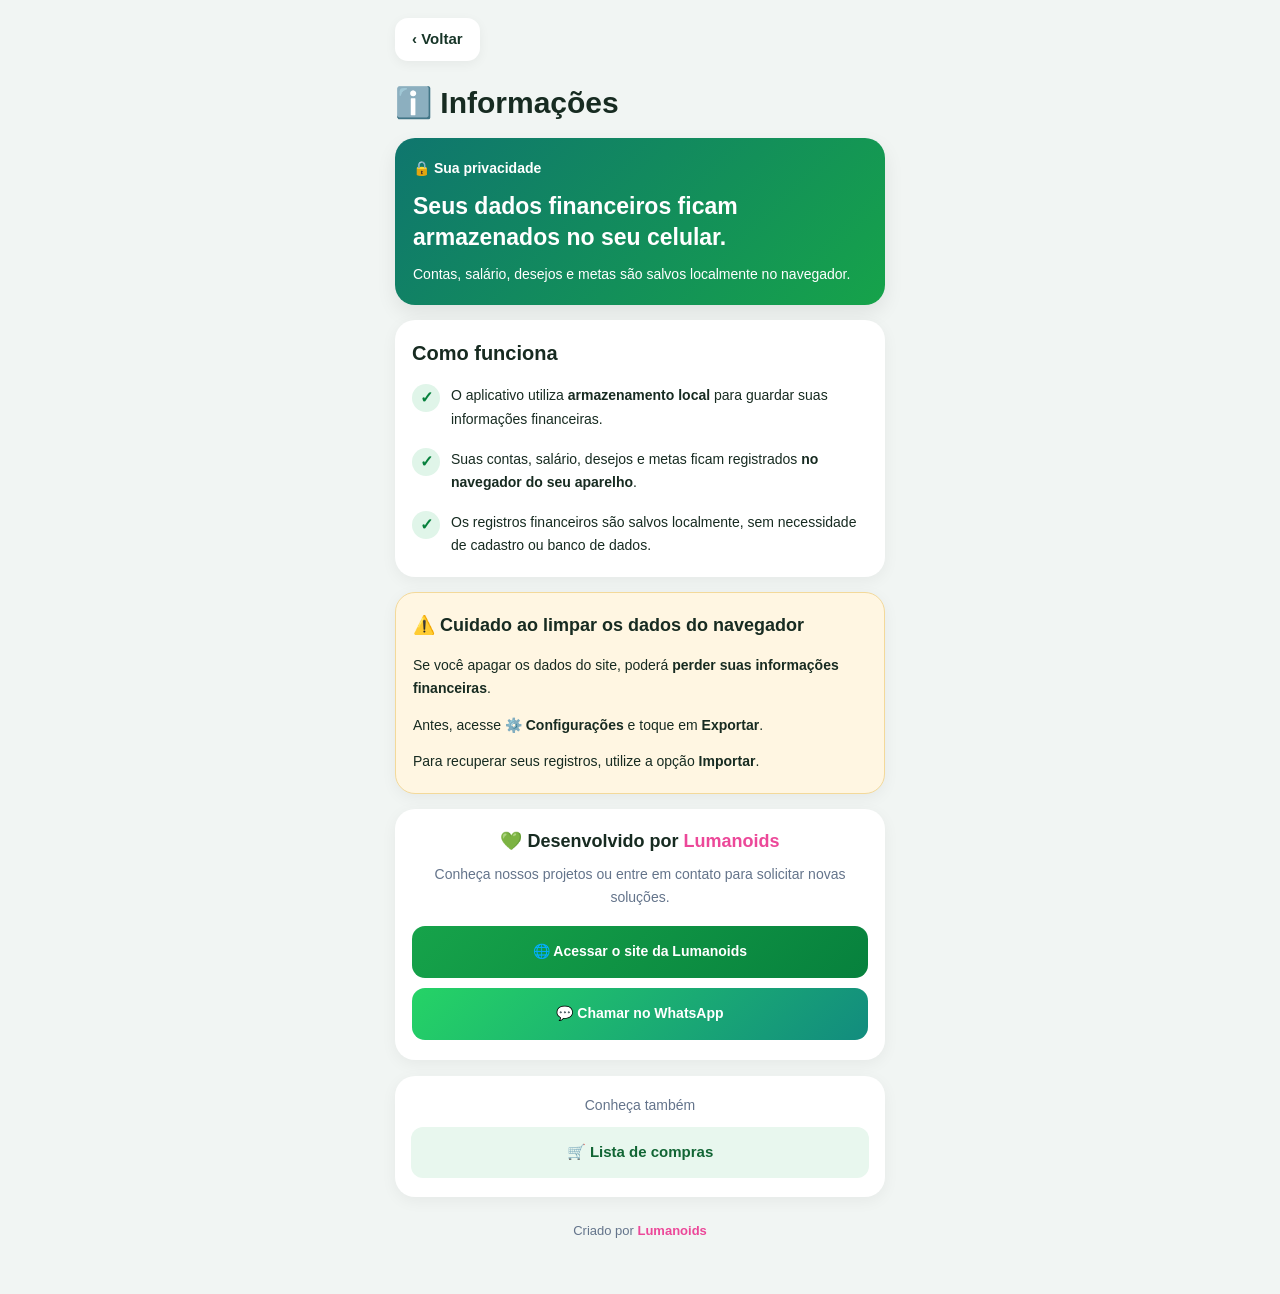
==== commit 250a42b9: "Remove Google Analytics info from informacoes.html Removed Google Analytics information section from" ====
--- a/informacoes.html
+++ b/informacoes.html
@@ -3,7 +3,7 @@
 <html lang="pt-BR">
 <head>
 <meta charset="UTF-8">
-<meta name="viewport" content="width=device-width, initial-scale=1, maximum-scale=5">
+<meta name="viewport" content="width=device-width, initial-scale=1">
 <title>Informações | Minha Saúde Financeira</title>
 
 <link rel="manifest" href="manifest.json">
@@ -19,7 +19,6 @@
  gtag('config','G-83Y4RSJ6YT');
 </script>
 
-<!-- ESTILO INDEPENDENTE PARA EVITAR CONFLITOS -->
 <style>
 :root {
  --verde:#16a34a;
@@ -395,18 +394,6 @@
    </p>
   </div>
 
-  <div class="info-line">
-   <span class="info-check">▥</span>
-   <p class="info-line-text">
-    Utilizamos o
-    <b>Google Analytics</b>
-    para acompanhar estatísticas de acesso,
-    como visitas às páginas.
-    Esse serviço pode coletar dados
-    técnicos e identificadores.
-   </p>
-  </div>
-
  </section>
 
  <!-- AVISO -->
